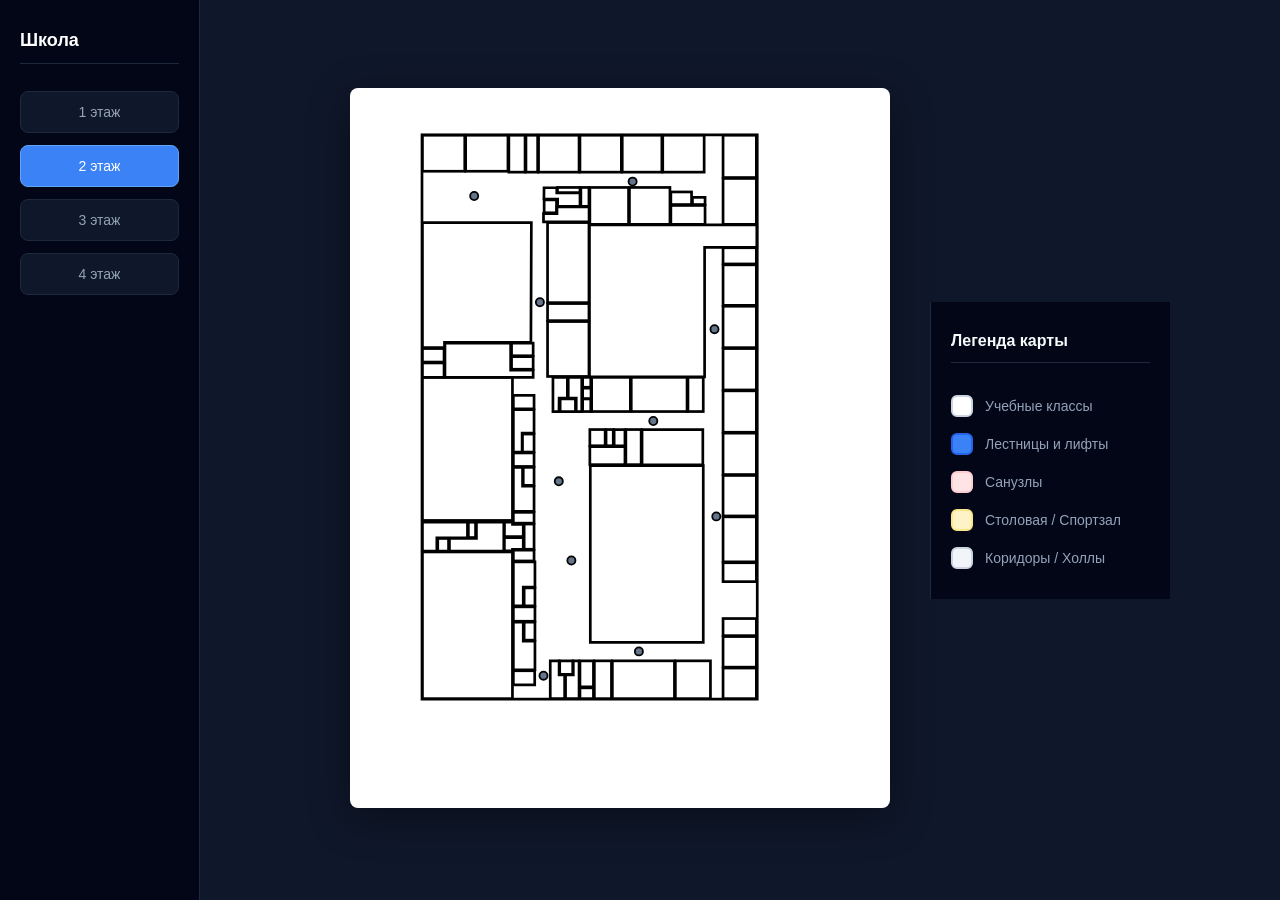
==== frontend/index.html @ 42f9de4f "add frontend second floor" ====
<!DOCTYPE html>
<html lang="ru">
<head>
    <meta charset="UTF-8">
    <meta name="viewport" content="width=device-width, initial-scale=1.0">
    <title>Навигация по школе</title>
    <link rel="stylesheet" href="style.css">
</head>
<body>

    <!-- Наше боковое меню переключения этажей -->
    <div class="sidebar">
        <h2>Школа</h2>
        <button class="floor-btn" onclick="switchFloor(1)">1 этаж</button>
        <button class="floor-btn active" onclick="switchFloor(2)">2 этаж</button>
        <button class="floor-btn" onclick="switchFloor(3)">3 этаж</button>
        <button class="floor-btn" onclick="switchFloor(4)">4 этаж</button>
    </div>

    <!-- Область, где отображается сама интерактивная карта -->
    <div class="map-container">
        
        <!-- Слой 2-го этажа (пока сделаем его активным, так как код перед глазами) -->
        <div id="container-floor-2" class="floor-layer active">
            
            <svg width="600" height="800" viewBox="0 0 600 800" fill="none" xmlns="http://www.w3.org/2000/svg" xmlns:xlink="http://www.w3.org/1999/xlink">
            <g id="Group 2">
            <path id="2000" d="M80 679V52H452.5V679H80Z" stroke="black"/>
            <rect id="2013" x="414.5" y="383.5" width="37" height="46" stroke="black"/>
            <rect id="2014" x="414.5" y="336.5" width="37" height="46" stroke="black"/>
            <path id="2019" d="M392.028 379.5V418.859H324.5V379.5H392.028Z" stroke="black"/>
            <rect id="2020" x="306.5" y="379.5" width="17" height="39" stroke="black"/>
            <rect id="2090" x="266.5" y="379.5" width="17" height="18" stroke="black"/>
            <path id="2200" d="M266 152V321H394V177H452V152H394H266Z" stroke="black"/>
            <path id="2300" d="M392.5 419.5H267V616H392.5V419.5Z" stroke="black"/>
            <rect id="2045" x="191.5" y="384.5" width="13" height="20" stroke="black"/>
            <rect id="2043" x="192.5" y="421.5" width="12" height="20" stroke="black"/>
            <path id="2033" d="M205.5 555.5V575.5H193.5V555.5H205.5Z" stroke="black"/>
            <path id="2082" d="M270.5 636.5V665.5H255.5V636.5H270.5Z" stroke="black"/>
            <path id="2056" d="M232.333 636.5V652.125H238.5V678.5H222.5V636.5H232.333Z" stroke="black"/>
            <rect id="2031" x="193.5" y="593.5" width="12" height="20" stroke="black"/>
            <rect id="2038" x="131.5" y="482.5" width="8" height="17" stroke="black"/>
            <path id="2037" d="M109.5 500.5V514.5H97.5V500.5H109.5Z" stroke="black"/>
            <rect id="21231" x="284.5" y="379.5" width="8" height="18" stroke="black"/>
            <rect id="21232" x="380.5" y="121.5" width="14" height="8" stroke="black"/>
            <path id="2069" d="M305.5 379.608V397.5H293.5V379.607L299.437 379.5L305.5 379.608Z" stroke="black"/>
            <rect id="2022" x="375.5" y="321.5" width="17" height="38" stroke="black"/>
            <rect id="2021" x="312.5" y="321.5" width="62" height="38" stroke="black"/>
            <rect id="2018" x="268.5" y="321.5" width="43" height="38" stroke="black"/>
            <rect id="20542" x="219.5" y="259.5" width="46" height="61" stroke="black"/>
            <rect id="2047" x="80.5" y="321.5" width="100" height="159" stroke="black"/>
            <rect id="2028" x="80.5" y="515.5" width="100" height="163" stroke="black"/>
            <rect id="20541" x="219.5" y="239.5" width="46" height="19" stroke="black"/>
            <rect id="20543" x="219.5" y="149.5" width="46" height="89" stroke="black"/>
            <path id="2049" d="M178.5 283.5V313.5H203.5V321.5H105.5V283.5H178.5Z" stroke="black"/>
            <rect id="2010" x="266.5" y="110.5" width="43" height="41" stroke="black"/>
            <rect id="2009" x="310.5" y="110.5" width="45" height="41" stroke="black"/>
            <rect id="2006" x="347.5" y="52.5" width="46" height="41" stroke="black"/>
            <rect id="2005" x="302.5" y="52.5" width="44" height="41" stroke="black"/>
            <rect id="2004" x="255.5" y="52.5" width="46" height="41" stroke="black"/>
            <rect id="2003" x="209.5" y="52.5" width="45" height="41" stroke="black"/>
            <rect id="2002" x="128.5" y="52.5" width="47" height="40" stroke="black"/>
            <rect id="2001" x="80.5" y="52.5" width="47" height="40" stroke="black"/>
            <path id="2048" d="M201.498 149.5L201.002 282.5H105V288.5H80.5V149.5H201.498Z" stroke="black"/>
            <rect id="2051" x="80.5" y="289.5" width="24" height="15" stroke="black"/>
            <rect id="2053" x="179.5" y="283.5" width="24" height="14" stroke="black"/>
            <rect id="2050" x="80.5" y="305.5" width="24" height="16" stroke="black"/>
            <rect id="2052" x="179.5" y="298.5" width="24" height="14" stroke="black"/>
            <rect id="2046" x="181.5" y="341.5" width="23" height="15" stroke="black"/>
            <rect id="2034" x="181.5" y="513.5" width="23" height="12" stroke="black"/>
            <path id="2044" d="M204.5 357.5V383.453H191.241V404.5H181.5V357.5H204.5Z" stroke="black"/>
            <rect id="2071" x="195.5" y="52.5" width="13" height="41" stroke="black"/>
            <rect id="2089" x="176.5" y="52.5" width="18" height="41" stroke="black"/>
            <rect id="2008" x="414.5" y="100.5" width="37" height="51" stroke="black"/>
            <rect id="2007" x="414.5" y="52.5" width="37" height="47" stroke="black"/>
            <rect id="2064" x="215.718" y="124.333" width="13.7252" height="14.317" stroke="black"/>
            <rect id="2068" x="256.5" y="110.5" width="9" height="21" stroke="black"/>
            <rect id="2067" x="230.5" y="110.5" width="25" height="6" stroke="black"/>
            <path id="2065" d="M265.626 132V148.725H215V139.5H230V132H265.626Z" stroke="black"/>
            <path id="2066" d="M229.726 110.817V116.567H255.546V131.459H230.726V123.332H215.481L215.591 110.817H229.726Z" stroke="black"/>
            <rect id="2063" x="258.5" y="345.5" width="9" height="14" stroke="black"/>
            <rect id="2061" x="258.5" y="333.5" width="9.30732" height="11.5793" stroke="black"/>
            <path id="2058" d="M250.5 345.5V359.5H233.5V345.5H250.5Z" stroke="black"/>
            <path id="2055" d="M247.5 636.5V651.5H233V636.5H247.5Z" stroke="black"/>
            <rect id="21233" x="255.5" y="666.5" width="15" height="12" stroke="black"/>
            <path id="2057" d="M254.5 636.5V678.5H239.5V652.231H248.099V636.5H254.5Z" stroke="black"/>
            <rect id="2040" x="181.5" y="405.5" width="23" height="15" stroke="black"/>
            <rect id="2027" x="181.5" y="576.5" width="24" height="16" stroke="black"/>
            <rect id="2030" x="181.5" y="647.5" width="23.7294" height="15.6924" stroke="black"/>
            <path id="2032" d="M205.5 526.5V554.5H192.5V575.379H181.5V526.5H205.5Z" stroke="black"/>
            <rect id="2042" x="181.5" y="471.5" width="23" height="12" stroke="black"/>
            <rect id="2070" x="193.5" y="484.5" width="11" height="28" stroke="black"/>
            <path id="20350" d="M192.5 499.5V512.5H180.5V514.401H171.5V499.5H192.5Z" stroke="black"/>
            <path id="20360" d="M180.553 482.5V484.798H192.5V498.499L171.504 498.467L171.657 482.5H180.553Z" stroke="black"/>
            <path id="2041" d="M191.725 421.5V442.5H204.5V470.5H181.5V421.5H191.725Z" stroke="black"/>
            <path id="2029" d="M192.5 593.5V614.5H205.5V646.5H181.5V593.5H192.5Z" stroke="black"/>
            <path id="2059" d="M241.5 321.5V344.499H232.356L232.351 344.993L232.178 359.5H225.5V321.5H241.5Z" stroke="black"/>
            <rect id="2062" x="258.5" y="321.5" width="9" height="11" stroke="black"/>
            <path id="2060" d="M257.5 321.5V359.5H251.366V344.42H242.5V321.5H257.5Z" stroke="black"/>
            <rect id="2015" x="414.5" y="289.5" width="37" height="46" stroke="black"/>
            <rect id="2016" x="414.5" y="242.5" width="37" height="46" stroke="black"/>
            <rect id="2017" x="414.5" y="196.5" width="37" height="45" stroke="black"/>
            <rect id="2012" x="414.5" y="430.5" width="37" height="45" stroke="black"/>
            <rect id="2011" x="414.5" y="476.5" width="37" height="50" stroke="black"/>
            <rect id="2024" x="414.5" y="609.5" width="37" height="34" stroke="black"/>
            <rect id="2023" x="414.5" y="644.5" width="37" height="34" stroke="black"/>
            <rect id="2026" x="361.5" y="636.5" width="39" height="42" stroke="black"/>
            <rect id="2025" x="291.5" y="636.5" width="69" height="42" stroke="black"/>
            <rect id="2085" x="414.5" y="527.5" width="37" height="21" stroke="black"/>
            <rect id="2084" x="414.5" y="589.5" width="37" height="19" stroke="black"/>
            <rect id="2083" x="271.5" y="636.5" width="19" height="42" stroke="black"/>
            <path id="2092" d="M130.5 482.5V499.768H96.4873V500.269L96.5 514.5H80.5V482.5H130.5Z" stroke="black"/>
            <rect id="2091" x="266.5" y="398.5" width="39" height="20" stroke="black"/>
            <path id="2039" d="M170.886 482.5V514.5H110.5V500.5H140.481V482.5H170.886Z" stroke="black"/>
            <rect id="2086" x="414.5" y="177.5" width="37" height="18" stroke="black"/>
            <rect id="2087" x="356.5" y="130.5" width="38" height="21" stroke="black"/>
            <rect id="2088" x="356.5" y="115.5" width="23" height="14" stroke="black"/>
            <circle id="2076" cx="407" cy="476" r="5" fill="#FE0000"/>
            <circle id="2075" cx="321" cy="626" r="5" fill="#FE0000"/>
            <circle id="2078" cx="337" cy="370" r="5" fill="#FE0000"/>
            <circle id="2072" cx="232" cy="437" r="5" fill="#FE0000"/>
            <circle id="2073" cx="246" cy="525" r="5" fill="#FE0000"/>
            <circle id="2074" cx="215" cy="653" r="5" fill="#FE0000"/>
            <circle id="2079" cx="211" cy="238" r="5" fill="#FE0000"/>
            <circle id="2081" cx="314" cy="104" r="5" fill="#FE0000"/>
            <circle id="2080" cx="138" cy="120" r="5" fill="#FE0000"/>
            <circle id="2077" cx="405" cy="268" r="5" fill="#FE0000"/>
            </g>
            <defs>
            <pattern id="pattern0_17_60" patternContentUnits="objectBoundingBox" width="1" height="1">
            <use xlink:href="#image0_17_60" transform="scale(0.00166667 0.00125)"/>
            </pattern>
            <image id="image0_17_60" data-name="image.png" width="600" height="800" preserveAspectRatio="none" xlink:href="[data-uri]"/>
            </defs>
            </svg>

        </div>

        <!-- 🆕 ДОБАВЛЯЕМ СЮДА: Правая панель — Легенда карты -->
        <div class="legend-panel">
            <h3>Легенда карты</h3>
            <div class="legend-item">
                <span class="legend-color color-classroom"></span>
                <span class="legend-text">Учебные классы</span>
            </div>
            <div class="legend-item">
                <span class="legend-color color-stairs"></span>
                <span class="legend-text">Лестницы и лифты</span>
            </div>
            <div class="legend-item">
                <span class="legend-color color-wc"></span>
                <span class="legend-text">Санузлы</span>
            </div>
            <div class="legend-item">
                <span class="legend-color color-special"></span>
                <span class="legend-text">Столовая / Спортзал</span>
            </div>
            <div class="legend-item">
                <span class="legend-color color-corridor"></span>
                <span class="legend-text">Коридоры / Холлы</span>
            </div>
        </div>

    </div>

    <script src="app.js"></script>
</body>
</html>
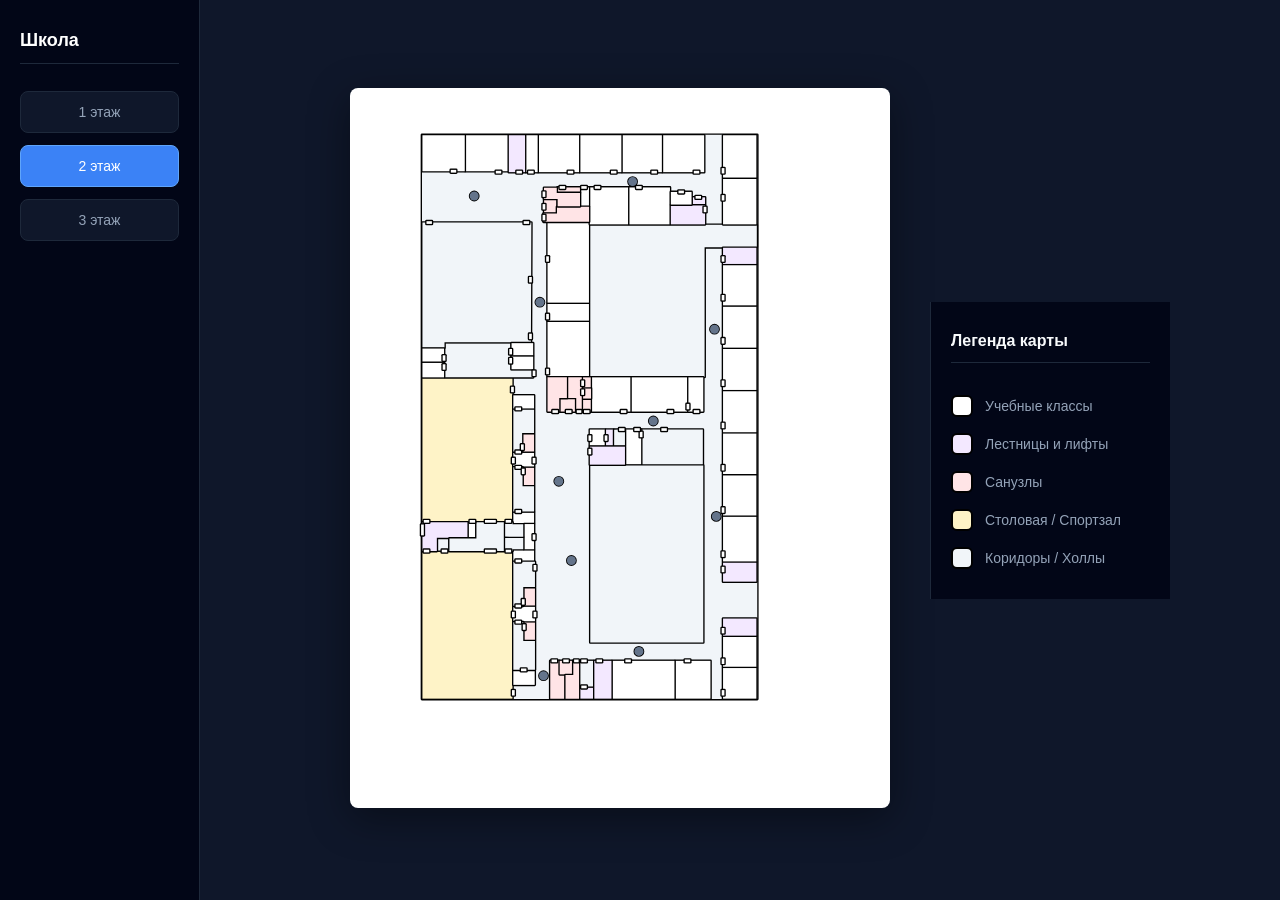
==== commit 7a6fea58: "fix floor second" ====
--- a/frontend/index.html
+++ b/frontend/index.html
@@ -14,7 +14,6 @@
         <button class="floor-btn" onclick="switchFloor(1)">1 этаж</button>
         <button class="floor-btn active" onclick="switchFloor(2)">2 этаж</button>
         <button class="floor-btn" onclick="switchFloor(3)">3 этаж</button>
-        <button class="floor-btn" onclick="switchFloor(4)">4 этаж</button>
     </div>
 
     <!-- Область, где отображается сама интерактивная карта -->
@@ -48,7 +47,7 @@
             <rect id="2021" x="312.5" y="321.5" width="62" height="38" stroke="black"/>
             <rect id="2018" x="268.5" y="321.5" width="43" height="38" stroke="black"/>
             <rect id="20542" x="219.5" y="259.5" width="46" height="61" stroke="black"/>
-            <rect id="2047" x="80.5" y="321.5" width="100" height="159" stroke="black"/>
+            <rect id="2047" x="80.5" y="321.5" width="100" height="160" stroke="black"/>
             <rect id="2028" x="80.5" y="515.5" width="100" height="163" stroke="black"/>
             <rect id="20541" x="219.5" y="239.5" width="46" height="19" stroke="black"/>
             <rect id="20543" x="219.5" y="149.5" width="46" height="89" stroke="black"/>
@@ -94,7 +93,7 @@
             <path id="20360" d="M180.553 482.5V484.798H192.5V498.499L171.504 498.467L171.657 482.5H180.553Z" stroke="black"/>
             <path id="2041" d="M191.725 421.5V442.5H204.5V470.5H181.5V421.5H191.725Z" stroke="black"/>
             <path id="2029" d="M192.5 593.5V614.5H205.5V646.5H181.5V593.5H192.5Z" stroke="black"/>
-            <path id="2059" d="M241.5 321.5V344.499H232.356L232.351 344.993L232.178 359.5H225.5V321.5H241.5Z" stroke="black"/>
+            <path id="2059" d="M241.5 321.5V344.499H232.5V359.5H219.5V321.5H241.5Z" stroke="black"/>
             <rect id="2062" x="258.5" y="321.5" width="9" height="11" stroke="black"/>
             <path id="2060" d="M257.5 321.5V359.5H251.366V344.42H242.5V321.5H257.5Z" stroke="black"/>
             <rect id="2015" x="414.5" y="289.5" width="37" height="46" stroke="black"/>
@@ -125,6 +124,104 @@
             <circle id="2081" cx="314" cy="104" r="5" fill="#FE0000"/>
             <circle id="2080" cx="138" cy="120" r="5" fill="#FE0000"/>
             <circle id="2077" cx="405" cy="268" r="5" fill="#FE0000"/>
+            <rect id="Rectangle 1" x="112" y="91" width="6" height="3" fill="#F1F5F9"/>
+            <rect id="Rectangle 21" x="85" y="148" width="6" height="3" fill="#F1F5F9"/>
+            <rect id="Rectangle 22" x="193" y="148" width="6" height="3" fill="#F1F5F9"/>
+            <rect id="Rectangle 2" x="162" y="92" width="6" height="3" fill="#F1F5F9"/>
+            <rect id="Rectangle 3" x="185" y="92" width="6" height="3" fill="#F1F5F9"/>
+            <rect id="Rectangle 4" x="198" y="92" width="6" height="3" fill="#F1F5F9"/>
+            <rect id="Rectangle 5" x="242" y="92" width="6" height="3" fill="#F1F5F9"/>
+            <rect id="Rectangle 6" x="290" y="92" width="6" height="3" fill="#F1F5F9"/>
+            <rect id="Rectangle 7" x="335" y="92" width="6" height="3" fill="#F1F5F9"/>
+            <rect id="Rectangle 8" x="382" y="92" width="6" height="3" fill="#F1F5F9"/>
+            <rect id="Rectangle 14" x="318" y="109" width="6" height="3" fill="#F1F5F9"/>
+            <rect id="Rectangle 15" x="272" y="109" width="6" height="3" fill="#F1F5F9"/>
+            <rect id="Rectangle 16" x="257" y="109" width="6" height="3" fill="#F1F5F9"/>
+            <rect id="Rectangle 17" x="233" y="109" width="6" height="3" fill="#F1F5F9"/>
+            <rect id="Rectangle 18" x="214" y="115" width="3" height="6" fill="#F1F5F9"/>
+            <rect id="Rectangle 19" x="214" y="129" width="3" height="6" fill="#F1F5F9"/>
+            <rect id="Rectangle 20" x="214" y="141" width="3" height="6" fill="#F1F5F9"/>
+            <rect id="Rectangle 23" x="199" y="210" width="3" height="6" fill="#F1F5F9"/>
+            <rect id="Rectangle 30" x="218" y="187" width="3" height="6" fill="#F1F5F9"/>
+            <rect id="Rectangle 31" x="218" y="251" width="3" height="6" fill="#F1F5F9"/>
+            <rect id="Rectangle 32" x="218" y="312" width="3" height="6" fill="#F1F5F9"/>
+            <rect id="Rectangle 36" x="257" y="325" width="3" height="6" fill="white"/>
+            <rect id="Rectangle 37" x="257" y="335" width="3" height="6" fill="white"/>
+            <rect id="Rectangle 46" x="374" y="351" width="3" height="6" fill="white"/>
+            <rect id="Rectangle 49" x="413" y="372" width="3" height="6" fill="#F1F5F9"/>
+            <rect id="Rectangle 54" x="413" y="419" width="3" height="6" fill="#F1F5F9"/>
+            <rect id="Rectangle 55" x="413" y="466" width="3" height="6" fill="#F1F5F9"/>
+            <rect id="Rectangle 56" x="413" y="515" width="3" height="6" fill="#F1F5F9"/>
+            <rect id="Rectangle 57" x="413" y="532" width="3" height="6" fill="#F1F5F9"/>
+            <rect id="Rectangle 58" x="413" y="600" width="3" height="6" fill="#F1F5F9"/>
+            <rect id="Rectangle 59" x="413" y="634" width="3" height="6" fill="#F1F5F9"/>
+            <rect id="Rectangle 60" x="413" y="669" width="3" height="6" fill="#F1F5F9"/>
+            <rect id="Rectangle 50" x="413" y="325" width="3" height="6" fill="#F1F5F9"/>
+            <rect id="Rectangle 51" x="413" y="278" width="3" height="6" fill="#F1F5F9"/>
+            <rect id="Rectangle 52" x="413" y="230" width="3" height="6" fill="#F1F5F9"/>
+            <rect id="Rectangle 53" x="413" y="187" width="3" height="6" fill="#F1F5F9"/>
+            <rect id="Rectangle 47" x="322" y="382" width="3" height="6" fill="white"/>
+            <rect id="Rectangle 40" x="265" y="386" width="3" height="6" fill="#F1F5F9"/>
+            <rect id="Rectangle 41" x="265" y="401" width="3" height="6" fill="#F1F5F9"/>
+            <rect id="Rectangle 33" x="225" y="358" width="6" height="3" fill="#F1F5F9"/>
+            <rect id="Rectangle 62" x="184" y="355" width="6" height="3" fill="white"/>
+            <rect id="Rectangle 64" x="184" y="403" width="6" height="3" fill="white"/>
+            <rect id="Rectangle 67" x="184" y="420" width="6" height="3" fill="white"/>
+            <rect id="Rectangle 69" x="184" y="469" width="6" height="3" fill="white"/>
+            <rect id="Rectangle 70" x="173" y="480" width="6" height="3" fill="white"/>
+            <rect id="Rectangle 79" x="173" y="513" width="6" height="3" fill="white"/>
+            <rect id="Rectangle 80" x="184" y="524" width="6" height="3" fill="white"/>
+            <rect id="Rectangle 83" x="184" y="574" width="6" height="3" fill="white"/>
+            <rect id="Rectangle 85" x="184" y="592" width="6" height="3" fill="white"/>
+            <rect id="Rectangle 88" x="190" y="645" width="6" height="3" fill="white"/>
+            <rect id="Rectangle 90" x="224" y="635" width="6" height="3" fill="#F1F5F9"/>
+            <rect id="Rectangle 91" x="237" y="635" width="6" height="3" fill="#F1F5F9"/>
+            <rect id="Rectangle 93" x="257" y="635" width="6" height="3" fill="#F1F5F9"/>
+            <rect id="Rectangle 95" x="274" y="635" width="6" height="3" fill="#F1F5F9"/>
+            <rect id="Rectangle 96" x="306" y="635" width="6" height="3" fill="#F1F5F9"/>
+            <rect id="Rectangle 97" x="372" y="635" width="6" height="3" fill="#F1F5F9"/>
+            <rect id="Rectangle 94" x="257" y="664" width="6" height="3" fill="white"/>
+            <rect id="Rectangle 92" x="249" y="635" width="5" height="3" fill="#F1F5F9"/>
+            <rect id="Rectangle 72" x="133" y="480" width="6" height="3" fill="white"/>
+            <rect id="Rectangle 74" x="82" y="513" width="6" height="3" fill="white"/>
+            <rect id="Rectangle 77" x="102" y="513" width="6" height="3" fill="white"/>
+            <rect id="Rectangle 73" x="82" y="480" width="6" height="3" fill="white"/>
+            <rect id="Rectangle 71" x="150" y="480" width="12" height="3" fill="white"/>
+            <rect id="Rectangle 78" x="150" y="513" width="12" height="3" fill="white"/>
+            <rect id="Rectangle 34" x="240" y="358" width="6" height="3" fill="#F1F5F9"/>
+            <rect id="Rectangle 38" x="260" y="358" width="6" height="3" fill="#F1F5F9"/>
+            <rect id="Rectangle 39" x="301" y="358" width="6" height="3" fill="#F1F5F9"/>
+            <rect id="Rectangle 44" x="353" y="358" width="6" height="3" fill="#F1F5F9"/>
+            <rect id="Rectangle 45" x="382" y="358" width="6" height="3" fill="#F1F5F9"/>
+            <rect id="Rectangle 43" x="316" y="378" width="6" height="3" fill="#F1F5F9"/>
+            <rect id="Rectangle 48" x="346" y="378" width="6" height="3" fill="#F1F5F9"/>
+            <rect id="Rectangle 42" x="299" y="378" width="6" height="3" fill="#F1F5F9"/>
+            <rect id="Rectangle 35" x="252" y="358" width="5" height="3" fill="#F1F5F9"/>
+            <rect id="Rectangle 24" x="199" y="273" width="3" height="6" fill="#F1F5F9"/>
+            <rect id="Rectangle 26" x="177" y="290" width="3" height="6" fill="white"/>
+            <rect id="Rectangle 29" x="177" y="300" width="3" height="6" fill="white"/>
+            <rect id="Rectangle 27" x="103" y="297" width="3" height="6" fill="white"/>
+            <rect id="Rectangle 28" x="103" y="307" width="3" height="6" fill="white"/>
+            <rect id="Rectangle 25" x="203" y="314" width="3" height="6" fill="#F1F5F9"/>
+            <rect id="Rectangle 61" x="179" y="332" width="3" height="6" fill="#F1F5F9"/>
+            <rect id="Rectangle 63" x="190" y="396" width="3" height="6" fill="white"/>
+            <rect id="Rectangle 65" x="180" y="411" width="3" height="6" fill="white"/>
+            <rect id="Rectangle 98" x="283" y="386" width="3" height="6" fill="white"/>
+            <rect id="Rectangle 75" x="79" y="485" width="3" height="12" fill="#F1F5F9"/>
+            <rect id="Rectangle 66" x="203" y="411" width="3" height="6" fill="#F1F5F9"/>
+            <rect id="Rectangle 76" x="203" y="496" width="3" height="6" fill="#F1F5F9"/>
+            <rect id="Rectangle 81" x="204" y="530" width="3" height="6" fill="#F1F5F9"/>
+            <rect id="Rectangle 84" x="204" y="582" width="3" height="6" fill="#F1F5F9"/>
+            <rect id="Rectangle 87" x="192" y="596" width="3" height="6" fill="white"/>
+            <rect id="Rectangle 86" x="180" y="582" width="3" height="6" fill="white"/>
+            <rect id="Rectangle 89" x="180" y="669" width="3" height="6" fill="#F1F5F9"/>
+            <rect id="Rectangle 82" x="191" y="568" width="3" height="6" fill="white"/>
+            <rect id="Rectangle 68" x="191" y="423" width="3" height="6" fill="white"/>
+            <rect id="Rectangle 12" x="384" y="120" width="6" height="3" fill="#F1F5F9"/>
+            <rect id="Rectangle 13" x="365" y="114" width="6" height="3" fill="#F1F5F9"/>
+            <rect id="Rectangle 9" x="413" y="89" width="3" height="6" fill="#F1F5F9"/>
+            <rect id="Rectangle 10" x="413" y="119" width="3" height="6" fill="#F1F5F9"/>
+            <rect id="Rectangle 11" x="393" y="132" width="3" height="6" fill="#F1F5F9"/>
             </g>
             <defs>
             <pattern id="pattern0_17_60" patternContentUnits="objectBoundingBox" width="1" height="1">
--- a/frontend/style.css
+++ b/frontend/style.css
@@ -1,3 +1,6 @@
+/* ==========================================================================
+   🌐 1. ГЛОБАЛЬНЫЕ НАСТРОЙКИ ЭКРАНА И ФОНА
+   ========================================================================== */
 * {
     box-sizing: border-box;
 }
@@ -6,7 +9,7 @@
     display: flex;
     margin: 0;
     font-family: -apple-system, BlinkMacSystemFont, "Segoe UI", Roboto, sans-serif;
-    background-color: #0f172a; 
+    background-color: #0f172a; /* Глубокий темно-синий фон страницы */
     height: 100vh;
     overflow: hidden;
 }
@@ -55,7 +58,6 @@
     align-items: center;
     padding: 20px;
     height: 100vh;
-    background-color: #0f172a;
 }
 
 svg {
@@ -69,8 +71,93 @@
     margin: auto 40px; 
 }
 
-
-/* ПРАВАЯ ПАНЕЛЬ: Легенда карты */
+/* ==========================================================================
+   🧱 2. ЖЕСТКИЕ ТОЛСТЫЕ ЧЕРНЫЕ СТЕНЫ ШКОЛЫ
+   ========================================================================== */
+svg * {
+    stroke: #000000 !important;     /* 💥 ЖЕЛЕЗНЫЕ ЧЕРНЫЕ СТЕНЫ */
+    stroke-width: 3px !important;   /* 💥 ТОЛСТЫЕ И ЧЕТКИЕ ЛИНИИ */
+    stroke-linejoin: round !important;
+    stroke-linecap: round !important;
+    paint-order: stroke fill !important;
+}
+
+/* Пол коридоров и улицы (Твои большие path) */
+svg path {
+    fill: #f1f5f9 !important;       /* Мягкий серый цвет коридоров */
+}
+
+/* Маленькие накладки дверей (Стираем им обводку, чтобы не было черных кубиков) */
+svg rect:not([id]) {
+    stroke: none !important;
+    pointer-events: none !important;
+}
+
+/* Точки QR-кодов */
+svg circle {
+    fill: #64748b !important;
+    stroke: #000000 !important;
+    stroke-width: 2px !important;
+    r: 5px !important;
+    pointer-events: auto !important;
+}
+
+/* ==========================================================================
+   🎨 3. ЦВЕТОВОЕ ЗОНИРОВАНИЕ КАБИНЕТОВ ПО ЧИСЛОВЫМ ID
+   ========================================================================== */
+
+/* 🟢 БАЗОВЫЙ ЦВЕТ: Все стандартные учебные классы (Изначально чисто белые) */
+svg rect {
+    fill: #ffffff !important; 
+    pointer-events: auto !important;
+    transition: fill 0.15s ease !important;
+}
+
+/* 🟣 ЛЕСТНИЦЫ И ЛИФТЫ (Спокойный приглушенно-фиолетовый)
+   ⚠️ Впиши сюда через запятую числовые ID своих лестниц и лифтов, добавляя перед ними #\3 */
+#\32 1231, #\32 1232, #\32 1233, #\32 089, #\32 087, #\32 086, #\32 085, #\32 084, #\32 083, #\32 091, #\32 092 { 
+    fill: #f3e8ff !important; 
+    pointer-events: auto !important; /* Разрешаем им светиться! */
+}
+
+/* 🔴 САНУЗЛЫ / ТУАЛЕТЫ (Пастельно-розовый)
+   ⚠️ Впиши сюда через запятую числовые ID своих туалетов */
+#\32 066, #\32 065, #\32 067, #\32 064, #\32 057, #\32 055, #\32 056, #\32 031, #\32 033, #\32 0361, #\32 0351, #\32 043, #\32 045, #\32 063, #\32 060, #\32 059, #\32 058, #\32 061, #\32 062 { 
+    fill: #ffe4e6 !important; 
+}
+
+/* 🟡 СТОЛОВАЯ / СПОРТЗАЛ / БОЛЬШИЕ ЗАЛЫ (Золотисто-оранжевый)
+   ⚠️ Впиши сюда через запятую числовые ID больших особых помещений */
+#\31 105, #\32 028, #\32 047 { 
+    fill: #fef3c7 !important; 
+}
+
+/* ==========================================================================
+   💥 4. ИДЕАЛЬНАЯ СИНЯЯ ПОДСВЕТКА ДЛЯ ВСЕХ ТИПОВ КАБИНЕТОВ
+   ========================================================================== */
+/* Теперь при наведении мышки синеет АБСОЛЮТНО любой кабинет и лестница!
+   ⚠️ Скопируй сюда точно такой же список особых ID, как в блоках выше */
+
+/* 2. НАСТРОЙКА КОРЫДОРА (По-прежнему не мешает мышке) */
+/* Мы отключаем pointer-events только для фонового серого коридора */
+
+/* 3. УНИВЕРСАЛЬНАЯ ПОДВЕТКА ДЛЯ ВСЕГО БЕЗ ID! */
+/* Теперь АБСОЛЮТНО любая замкнутая фигура (и прямоугольник rect, и кривое перо path) 
+   при наведении мышки гарантированно и сочно загорится синим цветом! */
+svg *:hover,
+svg rect:hover,
+svg path:hover,
+svg circle:hover, 
+#\32 1231:hover, #\32 1232:hover, #\32 1233:hover, #\32 089:hover, #\32 087:hover, #\32 086:hover, #\32 085:hover, #\32 084:hover, #\32 083:hover, #\32 091:hover, #\32 092:hover
+#\32 066:hover, #\32 065:hover, #\32 067:hover, #\32 064:hover, #\32 057:hover, #\32 055:hover, #\32 056:hover, #\32 031:hover, #\32 033:hover, #\32 0361:hover, #\32 0351:hover, #\32 043:hover, #\32 045:hover, #\32 063:hover, #\32 060:hover, #\32 059:hover, #\32 058:hover, #\32 061:hover, #\32 062:hover 
+#\31 105:hover, #\32 028:hover, #\32 047:hover {
+    fill: #1d4ed8 !important;   /* Мы взяли сочный, глубокий темно-синий цвет, чтобы он перебивал всё! */
+    cursor: pointer !important;
+}
+
+/* ==========================================================================
+   📊 5. ПРАВАЯ ПАНЕЛЬ: КРАСИВАЯ ЛЕГЕНДА С ЦВЕТАМИ
+   ========================================================================== */
 .legend-panel {
     width: 240px;
     background-color: #020617;
@@ -101,9 +188,8 @@
     width: 22px;
     height: 22px;
     border-radius: 6px;
-    border: 2px solid #020617;
-    flex-shrink: 0;
-    display: inline-block;
+    border: 2px solid #000000 !important;
+    display: block !important;
 }
 
 .legend-text {
@@ -111,63 +197,9 @@
     color: #94a3b8;
 }
 
-
-/* 🧱 1. ГЛОБАЛЬНЫЙ СЛОЙ СТЕН И КОРИДОРОВ */
-/* По умолчанию ВСЕ теги path на карте — это просто мертвый пол. 
-   Мышь полностью «пролетает» сквозь них, не ломая наведение комнат! */
-svg path {
-    fill: #f1f5f9 !important;       /* Серый пол коридоров */
-    stroke: #000000 !important;     /* Черные толстые стены */
-    stroke-width: 3px !important;
-    pointer-events: none !important; /* 💥 ГЛАВНАЯ МАГИЯ: отключаем реакцию на мышь для коридора */
-}
-
-/* 🏢 2. БАЗОВЫЙ СТИЛЬ ДЛЯ СТАНДАРТНЫХ КАБИНЕТОВ (Прямоугольники) */
-svg rect {
-    fill: #ffffff !important;       /* Белые аккуратные классы */
-    stroke: #000000 !important;     
-    stroke-width: 3px !important;
-    opacity: 1 !important;
-    pointer-events: auto !important; /* Включаем реакцию мыши */
-    transition: fill 0.15s ease !important;
-}
-
-
-/* 🆕 3. ИСПРАВЛЯЕМ КРИВЫЕ КАБИНЕТЫ, ЛЕСТНИЦЫ И ЛИФТЫ */
-/* Принудительно включаем белый цвет и РАЗРЕШАЕМ реагировать на мышь 
-   абсолютно всем элементам, у которых в ID нет слова corridor или walls! */
-svg rect, 
-svg path:not([id*="corridor"]):not([id*="walls"]):not([id^="Vector"]) {
-    fill: #ffffff !important;        /* Они гарантированно побелеют! */
-    pointer-events: auto !important; /* 💥 Они пробьют слой коридора и будут ловить мышь! */
-}
-
-
-/* 💥 4. ТОТАЛЬНОЕ ИДЕАЛЬНОЕ НАВЕДЕНИЕ СИНИМ ЦВЕТОМ */
-/* Теперь при наведении синеет абсолютно любая комната, независимо от ее формы в Figma! */
-svg rect:hover, 
-svg path:not([id*="corridor"]):not([id*="walls"]):not([id^="Vector"]):hover {
-    fill: #3b82f6 !important;       /* Сочный информационный синий цвет */
-    cursor: pointer;
-}
-
-
-/* 📍 ТОЧКИ QR-КОДОВ */
-svg circle {
-    fill: #64748b !important;
-    stroke: #000000 !important;
-    stroke-width: 2px !important;
-    r: 4.5px !important;
-    pointer-events: auto !important;
-}
-svg circle:hover {
-    fill: #3b82f6 !important;
-    stroke: #ffffff !important;
-}
-
-/* Квадратики в легенде (оставляем рабочими) */
-.color-classroom { background-color: #ffffff !important; border-color: #cbd5e1 !important; }
-.color-stairs { background-color: #3b82f6 !important; border-color: #2563eb !important; }
-.color-wc { background-color: #ffe4e6 !important; border-color: #fecdd3 !important; }
-.color-special { background-color: #fef3c7 !important; border-color: #fde68a !important; }
-.color-corridor { background-color: #f1f5f9 !important; border-color: #cbd5e1 !important; }
+/* Привязываем цвета квадратиков легенды к палитре карты */
+.color-classroom { background-color: #ffffff !important; }
+.color-stairs { background-color: #f3e8ff !important; }
+.color-wc { background-color: #ffe4e6 !important; }
+.color-special { background-color: #fef3c7 !important; }
+.color-corridor { background-color: #f1f5f9 !important; }
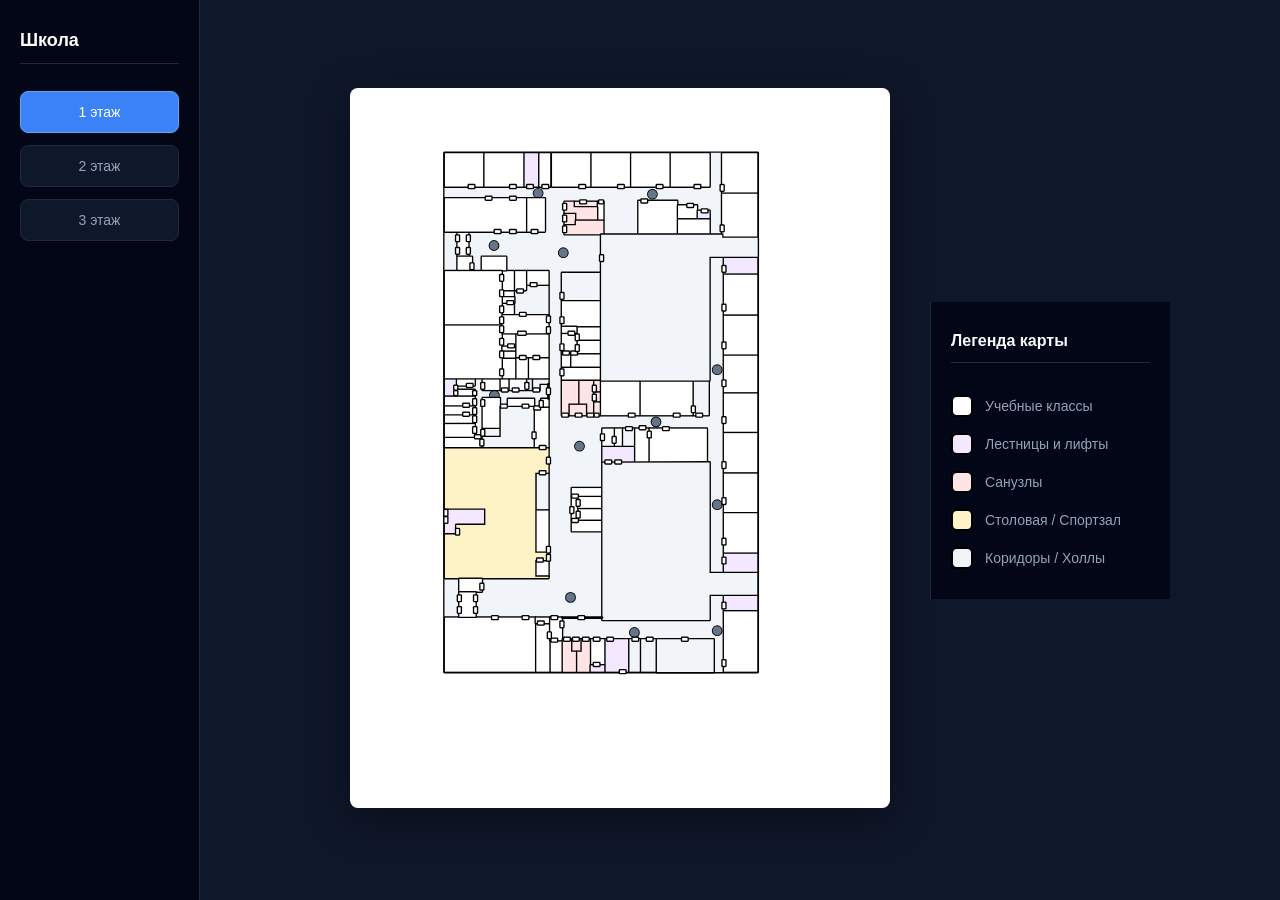
==== commit eb48665d: "finish making floors" ====
--- a/frontend/index.html
+++ b/frontend/index.html
@@ -11,16 +11,315 @@
     <!-- Наше боковое меню переключения этажей -->
     <div class="sidebar">
         <h2>Школа</h2>
-        <button class="floor-btn" onclick="switchFloor(1)">1 этаж</button>
-        <button class="floor-btn active" onclick="switchFloor(2)">2 этаж</button>
+        <button class="floor-btn active" onclick="switchFloor(1)">1 этаж</button>
+        <button class="floor-btn" onclick="switchFloor(2)">2 этаж</button>
         <button class="floor-btn" onclick="switchFloor(3)">3 этаж</button>
     </div>
 
     <!-- Область, где отображается сама интерактивная карта -->
     <div class="map-container">
+
+        <!-- КАРТА 1 ЭТАЖА (По дефолту активна и видна) -->
+        <div id="container-floor-1" class="floor-layer active">
+            <svg width="600" height="800" viewBox="0 0 600 800" fill="none" xmlns="http://www.w3.org/2000/svg" xmlns:xlink="http://www.w3.org/1999/xlink">
+            <g id="Group 4">
+            <path id="1000" d="M105 649V72H453V649H105Z" stroke="black"/>
+            <circle id="1087" cx="408" cy="463" r="5" fill="#FE0000"/>
+            <circle id="1091" cx="408" cy="603" r="5" fill="#FE0000"/>
+            <circle id="1090" cx="316" cy="605" r="5" fill="#FE0000"/>
+            <circle id="1081" cx="245" cy="566" r="5" fill="#FE0000"/>
+            <circle id="1086" cx="408" cy="313" r="5" fill="#FE0000"/>
+            <circle id="1083" cx="237" cy="183" r="5" fill="#FE0000"/>
+            <circle id="1084" cx="209" cy="117" r="5" fill="#FE0000"/>
+            <circle id="1085" cx="336" cy="118" r="5" fill="#FE0000"/>
+            <circle id="1082" cx="160" cy="175" r="5" fill="#FE0000"/>
+            <circle id="1088" cx="340" cy="371" r="5" fill="#FE0000"/>
+            <circle id="1089" cx="255" cy="398" r="5" fill="#FE0000"/>
+            <circle id="1124" cx="160.5" cy="341.5" r="2.5" fill="#FE0000"/>
+            <rect id="1018" x="415.5" y="252.5" width="37" height="44" stroke="black"/>
+            <rect id="1017" x="415.5" y="297.5" width="37" height="41" stroke="black"/>
+            <rect id="1016" x="415.5" y="339.5" width="37" height="43" stroke="black"/>
+            <path id="1023" d="M398.5 325.5V363.5H381.5V325.5H398.5Z" stroke="black"/>
+            <rect id="1022" x="322.5" y="325.5" width="58" height="38" stroke="black"/>
+            <rect id="1020" x="332.5" y="378.5" width="64" height="37" stroke="black"/>
+            <rect id="1021" x="316.5" y="378.5" width="15" height="37" stroke="black"/>
+            <rect id="1100" x="280.5" y="398.5" width="35" height="17" stroke="black"/>
+            <rect id="1101" x="280.5" y="378.5" width="13" height="19" stroke="black"/>
+            <rect id="1068" x="243.5" y="351.5" width="19" height="12" stroke="black"/>
+            <rect id="1074" x="238.5" y="139.5" width="12" height="12" stroke="black"/>
+            <rect id="1077" x="249.5" y="126.5" width="25" height="5" stroke="black"/>
+            <rect id="1078" x="275.5" y="126.5" width="6" height="20" stroke="black"/>
+            <rect id="1033" x="246.5" y="444.5" width="34" height="9" stroke="black"/>
+            <rect id="1030" x="246.5" y="480.5" width="34" height="12" stroke="black"/>
+            <rect id="1031" x="253.5" y="467.5" width="27" height="12" stroke="black"/>
+            <path id="1104" d="M220.5 428.5V468.5H207V428.5H220.5Z" stroke="black"/>
+            <rect id="1103" x="206.5" y="469.5" width="14" height="46" stroke="black"/>
+            <rect id="1126" x="206.5" y="525.5" width="14" height="17" stroke="black"/>
+            <rect id="10301" x="246.5" y="454.5" width="6" height="25" stroke="black"/>
+            <rect id="1032" x="253.5" y="454.5" width="27" height="12" stroke="black"/>
+            <rect id="1108" x="105.5" y="388.5" width="41" height="11" stroke="black"/>
+            <rect id="1110" x="105.5" y="362.5" width="33" height="10" stroke="black"/>
+            <rect id="1111" x="105.5" y="353.5" width="33" height="9" stroke="black"/>
+            <rect id="1112" x="105.5" y="342.5" width="33" height="10" stroke="black"/>
+            <rect id="1113" x="118.5" y="335.5" width="20" height="6" stroke="black"/>
+            <rect id="1118" x="147.5" y="323.5" width="19" height="12" stroke="black"/>
+            <rect id="1115" x="167.5" y="323.5" width="9" height="12" stroke="black"/>
+            <rect id="11231" x="196.5" y="323.5" width="6" height="12" stroke="black"/>
+            <rect id="1121" x="212.5" y="345.5" width="8" height="9" stroke="black"/>
+            <rect id="1119" x="175.5" y="345.5" width="29" height="8" stroke="black"/>
+            <path id="1122" d="M220.5 323.5V328.5H210.5V335.5H203.5V323.5H220.5Z" stroke="black"/>
+            <rect id="1123" x="177.5" y="323.5" width="18" height="12" stroke="black"/>
+            <path id="1116" d="M166.5 378.5V387H147.5V378.5H166.5Z" stroke="black"/>
+            <rect id="1117" x="147.5" y="344.5" width="19" height="33" stroke="black"/>
+            <path id="1107" d="M204.5 354.5V399.5H147.5V387.904H167.5V354.5H204.5Z" stroke="black"/>
+            <rect id="1120" x="205.5" y="355.5" width="15" height="44" stroke="black"/>
+            <rect id="1114" x="118.5" y="323.5" width="20" height="7" stroke="black"/>
+            <path id="1125" d="M117.5 323.5V341.5H105.5V323.5H117.5Z" stroke="black"/>
+            <rect id="1109" x="105.5" y="373.5" width="33" height="14" stroke="black"/>
+            <path id="1102" d="M151.5 466.5V486.167H119.315V496.5H105.5V466.5H151.5Z" stroke="black"/>
+            <rect id="11231_2" x="294.5" y="378.5" width="8" height="19" stroke="black"/>
+            <path id="1079" d="M315.5 378.5V397.5H303.5V378.5H315.5Z" stroke="black"/>
+            <rect id="1012" x="278.5" y="325.5" width="43" height="38" stroke="black"/>
+            <rect id="1041" x="235.5" y="310.5" width="44" height="14" stroke="black"/>
+            <rect id="1035" x="245.5" y="294.5" width="34" height="15" stroke="black"/>
+            <rect id="1036" x="252.5" y="280.5" width="27" height="14" stroke="black"/>
+            <rect id="1037" x="252.5" y="265.5" width="27" height="14" stroke="black"/>
+            <rect id="1007" x="235.5" y="236.5" width="44" height="28" stroke="black"/>
+            <path id="1008" d="M279.5 205.5V235.5H235.5V205.5H279.5Z" stroke="black"/>
+            <rect id="1039" x="235.5" y="265.5" width="16" height="7" stroke="black"/>
+            <rect id="1034" x="235.5" y="273.5" width="16" height="20" stroke="black"/>
+            <rect id="1038" x="235.5" y="294.5" width="9" height="15" stroke="black"/>
+            <rect id="1048" x="184.5" y="273.5" width="36" height="26" stroke="black"/>
+            <rect id="1050" x="198.5" y="300.5" width="22" height="22" stroke="black"/>
+            <rect id="1049" x="184.5" y="300.5" width="13" height="22" stroke="black"/>
+            <rect id="1045" x="169.5" y="300.5" width="14" height="22" stroke="black"/>
+            <rect id="1046" x="169.5" y="292.5" width="14" height="7" stroke="black"/>
+            <rect id="1047" x="169.5" y="273.5" width="14" height="13" stroke="black"/>
+            <rect id="1053" x="169.5" y="239.5" width="13" height="12" stroke="black"/>
+            <rect id="1052" x="169.5" y="225.5" width="13" height="6" stroke="black"/>
+            <path id="1054" d="M220.5 219.5V251.5H183.5V225.5H196V219.5H220.5Z" stroke="black"/>
+            <rect id="10531" x="169.5" y="232.5" width="13" height="6" stroke="black"/>
+            <rect id="1056" x="196.5" y="203.5" width="24" height="15" stroke="black"/>
+            <rect id="1051" x="168.5" y="203.5" width="14" height="21" stroke="black"/>
+            <rect id="1060" x="119.5" y="160.5" width="12" height="26" stroke="black"/>
+            <rect id="1064" x="196.5" y="122.5" width="20" height="37" stroke="black"/>
+            <rect id="1099" x="193.5" y="72.5" width="16" height="37" stroke="black"/>
+            <rect id="1080" x="210.5" y="72.5" width="12" height="37" stroke="black"/>
+            <rect id="1061" x="119.5" y="187.5" width="16" height="15" stroke="black"/>
+            <rect id="1063" x="105.5" y="122.5" width="90" height="37" stroke="black"/>
+            <rect id="1010" x="105.5" y="72.5" width="43" height="37" stroke="black"/>
+            <rect id="1011" x="149.5" y="72.5" width="43" height="37" stroke="black"/>
+            <rect id="1001" x="224.5" y="72.5" width="43" height="37" stroke="black"/>
+            <rect id="1002" x="268.5" y="72.5" width="43" height="37" stroke="black"/>
+            <rect id="1003" x="312.5" y="72.5" width="43" height="37" stroke="black"/>
+            <rect id="1004" x="356.5" y="72.5" width="43" height="37" stroke="black"/>
+            <rect id="1005" x="413.5" y="72.5" width="39" height="44" stroke="black"/>
+            <rect id="1006" x="413.5" y="117.5" width="39" height="48" stroke="black"/>
+            <rect id="1009" x="320.5" y="125.5" width="43" height="37" stroke="black"/>
+            <rect id="1091_2" x="364.5" y="145.5" width="35" height="17" stroke="black"/>
+            <rect id="1098" x="364.5" y="130.5" width="21" height="14" stroke="black"/>
+            <rect id="11232" x="386.5" y="136.5" width="13" height="8" stroke="black"/>
+            <rect id="1062" x="146.5" y="187.5" width="27" height="15" stroke="black"/>
+            <rect id="1055" x="183.5" y="203.5" width="12" height="21" stroke="black"/>
+            <rect id="1043" x="105.5" y="263.5" width="63" height="59" stroke="black"/>
+            <rect id="1044" x="105.5" y="203.5" width="63" height="59" stroke="black"/>
+            <rect id="1042" x="169.5" y="252.5" width="51" height="20" stroke="black"/>
+            <rect id="10471" x="169.5" y="287.5" width="14" height="4" stroke="black"/>
+            <path id="1070" d="M270.5 325.5V363.5H263.607V350.5H254.5V325.5H270.5Z" stroke="black"/>
+            <path id="1076" d="M248.5 126.5V132.5H274.5V146.462H251.5V138.5H238.5V126.5H248.5Z" stroke="black"/>
+            <rect id="1072" x="271.5" y="325.5" width="6" height="12" stroke="black"/>
+            <path id="1069" d="M253.5 325.5V350.5H242.643V363.5H235.5V325.5H253.5Z" stroke="black"/>
+            <path id="1075" d="M238.531 156.507L238.504 152.5H251V147.5H281.5V162.496L262.086 162.5L238.503 162.496L238.531 157.666V156.507Z" stroke="black"/>
+            <rect id="1071" x="271.5" y="338.5" width="6" height="10" stroke="black"/>
+            <rect id="1073" x="271.5" y="349.5" width="6" height="14" stroke="black"/>
+            <rect id="1015" x="415.5" y="383.5" width="37" height="44" stroke="black"/>
+            <rect id="1014" x="415.5" y="428.5" width="37" height="43" stroke="black"/>
+            <rect id="1013" x="415.5" y="472.5" width="37" height="44" stroke="black"/>
+            <rect id="1093" x="283.5" y="612.5" width="26" height="36" stroke="black"/>
+            <rect id="1092" x="267.5" y="612.5" width="15" height="28" stroke="black"/>
+            <rect id="1065" x="246.5" y="612.5" width="10" height="13" stroke="black"/>
+            <rect id="1028" x="222.5" y="614.5" width="13" height="34" stroke="black"/>
+            <rect id="1029" x="206.5" y="595.5" width="15" height="53" stroke="black"/>
+            <rect id="1059" x="105.5" y="588.5" width="100" height="60" stroke="black"/>
+            <path id="1105" d="M220.5 400.5V427.5H205.874V516.5H220.5V524.5H205.874V543H220.5V544.5H105.5V496H118.108V485.5H150.387V467.183H105.5V400.5H220.5Z" stroke="black"/>
+            <rect id="10291" x="206.5" y="588.5" width="15" height="6" stroke="black"/>
+            <rect id="1058" x="121.5" y="545.5" width="25" height="14" stroke="black"/>
+            <rect id="1057" x="121.5" y="560.5" width="18" height="27" stroke="black"/>
+            <rect id="1027" x="222.5" y="588.5" width="13" height="25" stroke="black"/>
+            <path id="1066" d="M245.634 612.5V626.5H251.5V648.5H236.5V612.5H245.634Z" stroke="black"/>
+            <path id="1067" d="M266.5 612.5V648.5H252.5V626.5H257.5V612.5H266.5Z" stroke="black"/>
+            <rect id="11233" x="267.5" y="641.5" width="15" height="7" stroke="black"/>
+            <path id="1095" d="M452.5 517.5V538.5H415.5V517.5H452.5Z" stroke="black"/>
+            <rect id="1094" x="415.5" y="563.5" width="37" height="17" stroke="black"/>
+            <rect id="1024" x="415.5" y="581.5" width="37" height="67" stroke="black"/>
+            <path id="1025" d="M404.041 612.5V648.966H340.5V612.5H404.041Z" stroke="black"/>
+            <path id="1040" d="M322.5 612.5V648.5H310.5V612.5H322.5Z" stroke="black"/>
+            <path id="1026" d="M339.5 612.5V648.5H323.5V612.5H339.5Z" stroke="black"/>
+            <path id="1096" d="M452.5 188.5V206.5H415.5V188.5H452.5Z" stroke="black"/>
+            <rect id="1019" x="415.5" y="207.5" width="37" height="44" stroke="black"/>
+            <path id="1200" d="M280.5 591V416.5L399.5 416V539H452.5V563H399.5V591H280.5Z" stroke="black"/>
+            <path id="1300" d="M413.547 166.5H453V187.5H399.384V325H279V163H413.547V166.5Z" stroke="black"/>
+            <rect id="Rectangle 99" x="412" y="108" width="3" height="6" fill="#F1F5F9"/>
+            <rect id="Rectangle 101" x="375" y="129" width="6" height="3" fill="#F1F5F9"/>
+            <rect id="Rectangle 103" x="383" y="108" width="6" height="3" fill="#F1F5F9"/>
+            <rect id="Rectangle 104" x="341" y="108" width="6" height="3" fill="#F1F5F9"/>
+            <rect id="Rectangle 106" x="298" y="108" width="6" height="3" fill="#F1F5F9"/>
+            <rect id="Rectangle 107" x="255" y="108" width="6" height="3" fill="#F1F5F9"/>
+            <rect id="Rectangle 113" x="214" y="108" width="6" height="3" fill="#F1F5F9"/>
+            <rect id="Rectangle 114" x="197" y="108" width="6" height="3" fill="#F1F5F9"/>
+            <rect id="Rectangle 115" x="178" y="108" width="6" height="3" fill="#F1F5F9"/>
+            <rect id="Rectangle 116" x="132" y="108" width="6" height="3" fill="#F1F5F9"/>
+            <rect id="Rectangle 117" x="151" y="121" width="6" height="3" fill="#F1F5F9"/>
+            <rect id="Rectangle 118" x="178" y="121" width="6" height="3" fill="#F1F5F9"/>
+            <rect id="Rectangle 119" x="202" y="158" width="6" height="3" fill="#F1F5F9"/>
+            <rect id="Rectangle 120" x="178" y="158" width="6" height="3" fill="#F1F5F9"/>
+            <rect id="Rectangle 121" x="161" y="158" width="6" height="3" fill="#F1F5F9"/>
+            <rect id="Rectangle 194" x="236" y="362" width="6" height="3" fill="#F1F5F9"/>
+            <rect id="Rectangle 209" x="158" y="587" width="6" height="3" fill="#F1F5F9"/>
+            <rect id="Rectangle 210" x="192" y="587" width="6" height="3" fill="#F1F5F9"/>
+            <rect id="Rectangle 211" x="224" y="587" width="6" height="3" fill="#F1F5F9"/>
+            <path id="Vector 2" d="M236 588.5H280" stroke="black"/>
+            <rect id="Rectangle 195" x="251" y="362" width="6" height="3" fill="#F1F5F9"/>
+            <rect id="Rectangle 196" x="264" y="362" width="6" height="3" fill="#F1F5F9"/>
+            <rect id="Rectangle 200" x="310" y="362" width="6" height="3" fill="#F1F5F9"/>
+            <rect id="Rectangle 238" x="307" y="377" width="6" height="3" fill="#F1F5F9"/>
+            <rect id="Rectangle 233" x="322" y="376" width="6" height="3" fill="#F1F5F9"/>
+            <rect id="Rectangle 236" x="284" y="414" width="6" height="3" fill="#F1F5F9"/>
+            <rect id="Rectangle 237" x="295" y="414" width="6" height="3" fill="#F1F5F9"/>
+            <rect id="Rectangle 201" x="360" y="362" width="6" height="3" fill="#F1F5F9"/>
+            <rect id="Rectangle 235" x="348" y="377" width="6" height="3" fill="#F1F5F9"/>
+            <rect id="Rectangle 202" x="385" y="362" width="6" height="3" fill="#F1F5F9"/>
+            <rect id="Rectangle 197" x="272" y="362" width="4" height="3" fill="#F1F5F9"/>
+            <rect id="Rectangle 130" x="186" y="224" width="6" height="3" fill="white"/>
+            <rect id="Rectangle 136" x="201" y="217" width="6" height="3" fill="white"/>
+            <rect id="Rectangle 137" x="189" y="250" width="6" height="3" fill="white"/>
+            <rect id="Rectangle 188" x="243" y="271" width="6" height="3" fill="white"/>
+            <rect id="Rectangle 191" x="246" y="293" width="6" height="3" fill="white"/>
+            <rect id="Rectangle 192" x="237" y="293" width="6" height="3" fill="white"/>
+            <rect id="Rectangle 138" x="187" y="271" width="8" height="3" fill="white"/>
+            <rect id="Rectangle 143" x="189" y="298" width="6" height="3" fill="white"/>
+            <rect id="Rectangle 151" x="181" y="334" width="6" height="3" fill="white"/>
+            <rect id="Rectangle 168" x="192" y="352" width="6" height="3" fill="white"/>
+            <rect id="Rectangle 169" x="168" y="352" width="6" height="3" fill="white"/>
+            <rect id="Rectangle 152" x="204" y="334" width="6" height="3" fill="white"/>
+            <rect id="Rectangle 171" x="205" y="354" width="6" height="3" fill="white"/>
+            <rect id="Rectangle 172" x="211" y="398" width="6" height="3" fill="white"/>
+            <rect id="Rectangle 174" x="211" y="426" width="6" height="3" fill="white"/>
+            <rect id="Rectangle 182" x="247" y="452" width="6" height="3" fill="white"/>
+            <rect id="Rectangle 183" x="247" y="479" width="6" height="3" fill="white"/>
+            <rect id="Rectangle 177" x="208" y="523" width="6" height="3" fill="white"/>
+            <rect id="Rectangle 213" x="209" y="593" width="6" height="3" fill="white"/>
+            <rect id="Rectangle 221" x="271" y="639" width="6" height="3" fill="white"/>
+            <rect id="Rectangle 218" x="224" y="612" width="6" height="3" fill="white"/>
+            <rect id="Rectangle 150" x="169" y="334" width="6" height="3" fill="white"/>
+            <rect id="Rectangle 155" x="130" y="329" width="6" height="3" fill="white"/>
+            <rect id="Rectangle 158" x="126" y="351" width="6" height="3" fill="white"/>
+            <rect id="Rectangle 162" x="126" y="361" width="6" height="3" fill="white"/>
+            <rect id="Rectangle 163" x="139" y="386" width="6" height="3" fill="white"/>
+            <rect id="Rectangle 144" x="204" y="298" width="6" height="3" fill="white"/>
+            <rect id="Rectangle 140" x="176" y="285" width="6" height="3" fill="white"/>
+            <rect id="Rectangle 133" x="175" y="237" width="6" height="3" fill="white"/>
+            <rect id="Rectangle 108" x="256" y="125" width="6" height="3" fill="#F1F5F9"/>
+            <rect id="Rectangle 110" x="237" y="142" width="3" height="6" fill="#F1F5F9"/>
+            <rect id="Rectangle 112" x="237" y="129" width="3" height="6" fill="#F1F5F9"/>
+            <rect id="Rectangle 122" x="134" y="195" width="3" height="6" fill="#F1F5F9"/>
+            <rect id="Rectangle 123" x="130" y="178" width="3" height="6" fill="#F1F5F9"/>
+            <rect id="Rectangle 126" x="118" y="178" width="3" height="6" fill="#F1F5F9"/>
+            <rect id="Rectangle 124" x="130" y="164" width="3" height="6" fill="#F1F5F9"/>
+            <rect id="Rectangle 127" x="278" y="186" width="3" height="6" fill="#F1F5F9"/>
+            <rect id="Rectangle 128" x="234" y="228" width="3" height="6" fill="#F1F5F9"/>
+            <rect id="Rectangle 186" x="234" y="255" width="3" height="6" fill="#F1F5F9"/>
+            <rect id="Rectangle 187" x="234" y="285" width="3" height="6" fill="#F1F5F9"/>
+            <rect id="Rectangle 193" x="234" y="313" width="3" height="6" fill="#F1F5F9"/>
+            <rect id="Rectangle 198" x="270" y="331" width="3" height="6" fill="white"/>
+            <rect id="Rectangle 199" x="270" y="341" width="3" height="6" fill="white"/>
+            <rect id="Rectangle 203" x="380" y="354" width="3" height="6" fill="white"/>
+            <rect id="Rectangle 234" x="331" y="382" width="3" height="6" fill="white"/>
+            <rect id="Rectangle 239" x="292" y="388" width="3" height="6" fill="white"/>
+            <rect id="Rectangle 146" x="219" y="266" width="3" height="6" fill="#F1F5F9"/>
+            <path id="Vector 1" d="M220.5 329V345" stroke="black"/>
+            <rect id="Rectangle 145" x="219" y="254" width="3" height="6" fill="#F1F5F9"/>
+            <rect id="Rectangle 129" x="167" y="208" width="3" height="6" fill="white"/>
+            <rect id="Rectangle 134" x="167" y="255" width="3" height="6" fill="white"/>
+            <rect id="Rectangle 189" x="251" y="274" width="3" height="6" fill="white"/>
+            <rect id="Rectangle 190" x="251" y="286" width="3" height="6" fill="white"/>
+            <rect id="Rectangle 135" x="167" y="265" width="3" height="6" fill="white"/>
+            <rect id="Rectangle 141" x="167" y="313" width="3" height="6" fill="white"/>
+            <rect id="Rectangle 153" x="195" y="328" width="3" height="6" fill="white"/>
+            <rect id="Rectangle 148" x="211" y="348" width="3" height="6" fill="white"/>
+            <rect id="Rectangle 170" x="203" y="383" width="3" height="6" fill="white"/>
+            <rect id="Rectangle 149" x="146" y="328" width="3" height="6" fill="white"/>
+            <rect id="Rectangle 159" x="137" y="346" width="3" height="6" fill="white"/>
+            <rect id="Rectangle 160" x="137" y="356" width="3" height="6" fill="white"/>
+            <rect id="Rectangle 161" x="137" y="365" width="3" height="6" fill="white"/>
+            <rect id="Rectangle 164" x="137" y="377" width="3" height="6" fill="white"/>
+            <rect id="Rectangle 165" x="145" y="391" width="3" height="6" fill="white"/>
+            <rect id="Rectangle 178" x="118" y="490" width="3" height="6" fill="white"/>
+            <rect id="Rectangle 184" x="252" y="458" width="3" height="6" fill="white"/>
+            <rect id="Rectangle 185" x="252" y="471" width="3" height="6" fill="white"/>
+            <rect id="Rectangle 219" x="220" y="605" width="3" height="6" fill="white"/>
+            <rect id="Rectangle 166" x="146" y="380" width="3" height="6" fill="white"/>
+            <rect id="Rectangle 167" x="146" y="347" width="3" height="6" fill="white"/>
+            <rect id="Rectangle 154" x="116" y="331" width="3" height="4" fill="white"/>
+            <rect id="Rectangle 156" x="116" y="337" width="3" height="4" fill="white"/>
+            <rect id="Rectangle 157" x="137" y="337" width="3" height="4" fill="white"/>
+            <rect id="Rectangle 142" x="167" y="293" width="3" height="6" fill="white"/>
+            <rect id="Rectangle 139" x="167" y="279" width="3" height="6" fill="white"/>
+            <rect id="Rectangle 132" x="167" y="243" width="3" height="6" fill="white"/>
+            <rect id="Rectangle 131" x="167" y="225" width="3" height="6" fill="white"/>
+            <rect id="Rectangle 125" x="118" y="164" width="3" height="6" fill="#F1F5F9"/>
+            <rect id="Rectangle 111" x="237" y="154" width="3" height="6" fill="#F1F5F9"/>
+            <rect id="Rectangle 109" x="277" y="125" width="4" height="3" fill="#F1F5F9"/>
+            <rect id="Rectangle 105" x="324" y="124" width="6" height="3" fill="#F1F5F9"/>
+            <rect id="Rectangle 102" x="391" y="135" width="6" height="3" fill="#F1F5F9"/>
+            <rect id="Rectangle 100" x="412" y="153" width="3" height="6" fill="#F1F5F9"/>
+            <rect id="Rectangle 147" x="219" y="334" width="3" height="6" fill="#F1F5F9"/>
+            <rect id="Rectangle 173" x="219" y="411" width="3" height="6" fill="#F1F5F9"/>
+            <rect id="Rectangle 181" x="245" y="466" width="3" height="6" fill="#F1F5F9"/>
+            <rect id="Rectangle 180" x="105" y="477" width="3" height="6" fill="#F1F5F9"/>
+            <rect id="Rectangle 179" x="105" y="469" width="3" height="6" fill="#F1F5F9"/>
+            <rect id="Rectangle 175" x="219" y="510" width="3" height="6" fill="#F1F5F9"/>
+            <rect id="Rectangle 204" x="145" y="551" width="3" height="6" fill="#F1F5F9"/>
+            <rect id="Rectangle 205" x="138" y="564" width="3" height="6" fill="#F1F5F9"/>
+            <rect id="Rectangle 206" x="138" y="577" width="3" height="6" fill="#F1F5F9"/>
+            <rect id="Rectangle 207" x="120" y="577" width="3" height="6" fill="#F1F5F9"/>
+            <rect id="Rectangle 208" x="120" y="564" width="3" height="6" fill="#F1F5F9"/>
+            <rect id="Rectangle 176" x="219" y="519" width="3" height="6" fill="#F1F5F9"/>
+            <rect id="Rectangle 220" x="234" y="593" width="3" height="6" fill="#F1F5F9"/>
+            <rect id="Rectangle 227" x="414" y="572" width="3" height="6" fill="#F1F5F9"/>
+            <rect id="Rectangle 229" x="414" y="522" width="3" height="6" fill="#F1F5F9"/>
+            <rect id="Rectangle 230" x="414" y="501" width="3" height="6" fill="#F1F5F9"/>
+            <rect id="Rectangle 231" x="414" y="456" width="3" height="6" fill="#F1F5F9"/>
+            <rect id="Rectangle 232" x="414" y="416" width="3" height="6" fill="#F1F5F9"/>
+            <rect id="Rectangle 241" x="414" y="366" width="3" height="6" fill="#F1F5F9"/>
+            <rect id="Rectangle 242" x="414" y="325" width="3" height="6" fill="#F1F5F9"/>
+            <rect id="Rectangle 243" x="414" y="283" width="3" height="6" fill="#F1F5F9"/>
+            <rect id="Rectangle 244" x="414" y="241" width="3" height="6" fill="#F1F5F9"/>
+            <rect id="Rectangle 245" x="414" y="198" width="3" height="6" fill="#F1F5F9"/>
+            <rect id="Rectangle 240" x="279" y="385" width="3" height="6" fill="#F1F5F9"/>
+            <rect id="Rectangle 228" x="414" y="636" width="3" height="6" fill="#F1F5F9"/>
+            <rect id="Rectangle 212" x="254" y="587" width="6" height="3" fill="#F1F5F9"/>
+            <rect id="Rectangle 214" x="248" y="611" width="6" height="3" fill="#F1F5F9"/>
+            <rect id="Rectangle 216" x="259" y="611" width="6" height="3" fill="#F1F5F9"/>
+            <rect id="Rectangle 217" x="271" y="611" width="6" height="3" fill="#F1F5F9"/>
+            <rect id="Rectangle 222" x="286" y="611" width="6" height="3" fill="#F1F5F9"/>
+            <rect id="Rectangle 223" x="300" y="647" width="6" height="3" fill="#F1F5F9"/>
+            <rect id="Rectangle 224" x="314" y="611" width="6" height="3" fill="#F1F5F9"/>
+            <rect id="Rectangle 225" x="330" y="611" width="6" height="3" fill="#F1F5F9"/>
+            <rect id="Rectangle 226" x="369" y="611" width="6" height="3" fill="#F1F5F9"/>
+            <rect id="Rectangle 215" x="238" y="611" width="6" height="3" fill="#F1F5F9"/>
+            </g>
+            <defs>
+            <pattern id="pattern0_21_153" patternContentUnits="objectBoundingBox" width="1" height="1">
+            <use xlink:href="#image0_21_153" transform="scale(0.00166667 0.00125)"/>
+            </pattern>
+            <image id="image0_21_153" data-name="image.png" width="600" height="800" preserveAspectRatio="none" xlink:href="[data-uri]